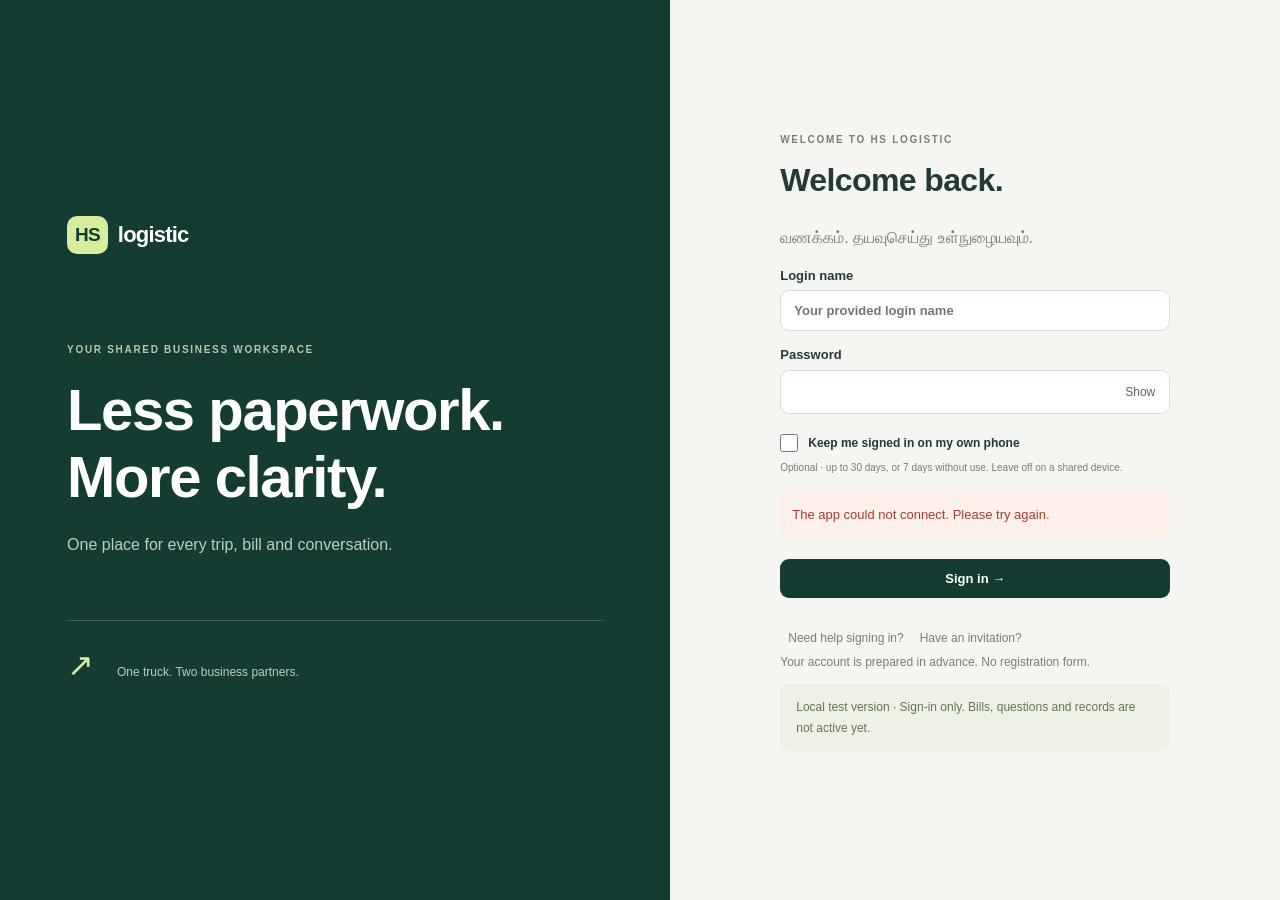
==== signin.html @ 1aca9d2f "Start clean frontend handoff with demo, tracker and API contract" ====
<!doctype html><html lang="en"><head><meta charset="utf-8"><meta name="viewport" content="width=device-width,initial-scale=1"><meta name="theme-color" content="#153c33"><title>HS logistic · Sign in</title><link rel="stylesheet" href="/static/style.css"><link rel="stylesheet" href="/static/signin.css"></head><body>
<div id="loading" class="loading" role="status">Opening HS logistic…</div>
<div id="signin" class="login-shell" hidden><section class="login-story"><div class="brand"><b>HS</b><span>logistic</span></div><span class="eyebrow">YOUR SHARED BUSINESS WORKSPACE</span><h1>Less paperwork.<br>More clarity.</h1><p>One place for every trip, bill and conversation.</p><div class="road">↗ <span>One truck. Two business partners.</span></div></section><section class="login-form"><span class="eyebrow">WELCOME TO HS LOGISTIC</span><h2>Welcome back.</h2><p lang="ta">வணக்கம். தயவுசெய்து உள்நுழையவும்.</p><form id="signinForm"><label for="loginName">Login name<input id="loginName" name="username" autocomplete="username" autocapitalize="none" spellcheck="false" required maxlength="64" placeholder="Your provided login name"></label><label for="password">Password</label><div class="password-wrap"><input id="password" name="password" type="password" autocomplete="current-password" required maxlength="128"><button id="togglePassword" type="button" aria-label="Show password" aria-pressed="false">Show</button></div><label class="remember"><input id="remember" type="checkbox"> Keep me signed in on my own phone</label><p class="small hint">Optional · up to 30 days, or 7 days without use. Leave off on a shared device.</p><p id="error" class="form-error" role="alert" hidden></p><button id="submit" class="primary" type="submit">Sign in →</button></form><button id="openRecovery" class="quiet">Need help signing in?</button><p class="small">Your account is prepared in advance. No registration form.</p><div class="notice">Local test version · Sign-in only. Bills, questions and records are not active yet.</div></section></div>
<div id="home" hidden><header><div class="brand"><b>HS</b><span>logistic</span></div><div><button id="openAccountHelp" class="quiet">More · Account help</button><button id="signout" class="secondary">Sign out</button></div></header><main class="simple-home"><span class="eyebrow">YOUR WORKSPACE</span><h1 id="greeting"></h1><p id="welcome"></p><div class="notice">Sign-in is working locally. The next features will be added here one at a time.</div><div id="partnerHome" class="home-actions"><button id="openBill"><span>＋</span><strong>Add bill</strong><small>Choose photos or PDFs.</small></button><button disabled><span>◎</span><strong>Questions</strong><small>Either partner can clarify.</small><i>Planned</i></button><button disabled><span>▤</span><strong>Records</strong><small>Your business in one place.</small><i>Planned</i></button></div><div id="guestHome" class="panel" hidden><h2>No viewing access yet</h2><p>A business partner will need to grant access to specific records. Signing in does not grant viewing permission.</p><span class="badge">Timed access feature planned</span></div><p id="homeError" class="form-error" role="alert" hidden></p><p class="small">No business data is connected to this local test version.</p></main></div>
<dialog id="recoveryDialog"><div class="modal-head"><h2>Help signing in</h2><button id="closeRecovery" class="quiet" aria-label="Close recovery">✕</button></div><p>Ask your other business partner for help. No email or SMS is sent by this local version.</p><form id="requestRecovery"><label>Login name<input id="recoveryLogin" autocomplete="username" maxlength="64" required></label><button class="secondary">Request help</button></form><p id="recoveryMessage" role="status" class="small"></p><details><summary>I have a recovery code</summary><form id="resetForm"><label>Recovery code<input id="recoveryCode" autocomplete="off" spellcheck="false" required maxlength="100"></label><label>New passphrase<input id="newPassword" type="password" autocomplete="new-password" minlength="15" maxlength="128" required></label><label>Confirm passphrase<input id="confirmPassword" type="password" autocomplete="new-password" minlength="15" maxlength="128" required></label><p class="small">15–128 characters. Memorable words are fine. All old sessions will end.</p><button class="primary">Set new passphrase</button></form></details></dialog>
<dialog id="accountHelp"><div class="modal-head"><h2>Account help</h2><button id="closeAccountHelp" class="quiet" aria-label="Close account help">✕</button></div><button id="logoutAll" class="secondary">Sign out on all my devices</button><section id="issuerControls"><p class="section-label">Help another account</p><p class="small">Confirm the person's identity privately before sharing a code. A request alone is not proof.</p><div id="recoveryInbox"></div><form id="issueForm"><label>The other person's login name<input id="targetLogin" autocomplete="off" required maxlength="64"></label><label>Your current password<input id="issuerPassword" type="password" autocomplete="current-password" required maxlength="128"></label><button class="primary">Create 15-minute code</button></form><div id="issuedCode" hidden><p class="small">Shown once. Share privately with the verified person. This code can change their password.</p><input id="codeOutput" readonly aria-label="Issued recovery code"><p class="small">Closing this window clears the displayed code.</p></div></section><p id="accountHelpMessage" role="status" class="small"></p></dialog>
<dialog id="partnerInvitation"><div class="modal-head"><h2 id="inviteTitle">Invite your business partner</h2><form method="dialog"><button class="quiet" aria-label="Close invitation">✕</button></form></div>
<form id="createInvite"><p>The code expires after 15 minutes. Share it privately with the person you invited.</p><label id="inviteViewerName" hidden>Viewer name<input name="name" maxlength="100" required disabled></label><label>Current passphrase<input name="password" type="password" autocomplete="current-password" maxlength="128" required></label><button class="primary">Create invitation code</button></form>
<label id="inviteCodeResult" hidden>Invitation code<input readonly id="partnerInviteCode"></label><p id="inviteStatus" role="status"></p></dialog>
<dialog id="acceptInvitation"><div class="modal-head"><h2>Accept an invitation</h2><form method="dialog"><button class="quiet" aria-label="Close acceptance">✕</button></form></div>
<form id="joinPartner"><label>Invitation code<input name="code" maxlength="60" required autocomplete="off"></label><label>Choose a login name<input name="login" maxlength="64" required autocomplete="username"></label><label id="joinName">Display name (Tamil or English)<input name="name" maxlength="100" required autocomplete="name"></label><label>Choose a passphrase<input name="password" type="password" minlength="15" maxlength="128" required autocomplete="new-password"></label><button class="primary">Create account</button></form><p id="joinStatus" role="status"></p></dialog>
<template id="viewerControls"><details id="viewerManagement"><summary>Manage viewer access</summary><form id="suspendViewer"><label>Viewer<select name="guest" required></select></label><label>Your current passphrase<input name="password" type="password" autocomplete="current-password" maxlength="128" required></label><button class="secondary">Suspend viewer and end their sessions</button></form><p id="viewerStatus" role="status"></p></details></template><dialog id="billDialog"><div class="modal-head"><h2>Add bill</h2><form method="dialog"><button id="closeBill" class="quiet" aria-label="Close bill upload">✕</button></form></div>
<form id="billForm"><label>Photos or PDFs<input id="billFiles" name="files" type="file" accept="image/jpeg,image/png,image/webp,application/pdf" multiple required></label><p class="small">Up to 8 files, 10 MB each. No typing needed.</p><button id="saveBill" class="primary">Save bill</button></form><p id="billStatus" role="status"></p></dialog><script src="/static/signin.js"></script><script src="/static/invitations.js"></script><script src="/static/viewers.js"></script><script src="/static/evidence.js"></script></body></html>
---- static/style.css ----
:root{font-family:Inter,Segoe UI,Arial,sans-serif;color:#233b35;background:#f5f6f2;font-synthesis:none;--green:#153c33;--muted:#718078;--line:#e1e6df;--accent:#d7ed9d}*{box-sizing:border-box}body{margin:0}button,input,textarea,select{font:inherit}button{cursor:pointer;border:0}button:disabled{opacity:.5;cursor:wait}button:focus-visible,a:focus-visible{outline:3px solid #a5c64c;outline-offset:3px}input,textarea,select{width:100%;padding:12px 13px;border:1px solid #d6ded7;background:#fff;border-radius:9px;color:#233b35;outline-color:#819c42}textarea{min-height:90px;resize:vertical}label{display:block;font-size:13px;font-weight:600;margin-bottom:16px}label input,label select,label textarea{margin-top:7px}h1,h2,h3,p{margin-top:0}h1{font-size:38px;letter-spacing:-1.4px;line-height:1.15}h2{font-size:24px;letter-spacing:-.6px}p{line-height:1.65;color:var(--muted)}.eyebrow{font-size:10px;letter-spacing:1.7px;font-weight:700;color:var(--muted)}.brand{display:flex;align-items:center;gap:10px;font-size:22px;font-weight:650;letter-spacing:-.8px}.brand b{background:var(--accent);color:var(--green);padding:8px;border-radius:10px;font-size:19px}.primary,.secondary,.danger{padding:12px 17px;border-radius:9px;font-size:13px;font-weight:650}.primary{background:var(--green);color:white}.secondary{background:#eef2e9;color:var(--green);border:1px solid var(--line)}.danger{background:#fff0ea;color:#9e4232}.quiet{background:transparent;color:var(--muted);padding:8px;font-size:12px}.small{font-size:12px}.login-shell{display:grid;grid-template-columns:1.1fr 1fr;min-height:100vh}.login-story{padding:60px 10%;background:var(--green);color:#fff;display:flex;flex-direction:column;justify-content:center}.login-story .brand{margin-bottom:90px}.login-story .eyebrow{color:#b7c7af}.login-story h1{font-size:72px;margin:22px 0}.login-story p{max-width:380px;color:#bdcdc4}.road{border-top:1px solid #426156;margin-top:45px;padding-top:25px;color:var(--accent);font-size:32px}.road span{font-size:12px;color:#bdcdc4;margin-left:14px}.login-form{max-width:440px;width:100%;margin:auto;padding:45px}.login-form h2{font-size:32px;margin-top:15px}.login-form .primary{width:100%;margin:8px 0 25px}.sidebar{position:fixed;inset:0 auto 0 0;width:232px;background:#fff;border-right:1px solid var(--line);padding:32px 20px;display:flex;flex-direction:column}.sidebar .brand{margin:0 10px 50px}.sidebar>.eyebrow{margin-left:14px}nav{margin-top:16px;display:grid;gap:7px}nav button{background:none;text-align:left;padding:13px 14px;color:#6d7d74;border-radius:9px;display:flex;align-items:center;gap:13px}nav button.active{background:#edf3e4;color:var(--green);font-weight:650}nav button i{font-size:10px;font-style:normal;margin-left:auto;background:#d9e7be;border-radius:5px;padding:3px 6px}.sidebar-bottom{margin-top:auto;font-size:11px;padding:15px 10px}.sidebar-bottom p{font-size:10px;margin-top:12px}.status-dot{display:inline-block;width:6px;height:6px;border-radius:50%;background:#90aa5c;margin-right:7px}.main{margin-left:232px}header{display:flex;justify-content:space-between;align-items:center;background:#fff;padding:23px 40px;border-bottom:1px solid var(--line)}header p{font-size:12px;margin:7px 0 0}.account{display:flex;gap:15px;align-items:center;font-size:13px}main{max-width:1500px;margin:auto;padding:38px 40px;min-height:80vh}.page-heading{display:flex;justify-content:space-between;align-items:center;gap:20px;margin-bottom:28px}.page-heading h1{margin:7px 0 10px}.page-heading p{margin:0;font-size:14px}.hero{display:grid;grid-template-columns:1.5fr 1fr;background:var(--green);border-radius:16px;overflow:hidden;color:white;margin-bottom:25px}.hero-text{padding:30px}.hero h2{font-size:28px;font-weight:500;margin:14px 0}.hero p{color:#c5d5cc;font-size:13px;max-width:420px}.hero .eyebrow{color:#bdd29c}.hero .primary{background:var(--accent);color:var(--green)}.hero-art{display:flex;align-items:center;justify-content:center;background:#204b3e;position:relative;overflow:hidden}.hero-art svg{width:85%;max-width:320px;color:#b8d78d}.stats{display:grid;grid-template-columns:repeat(4,1fr);gap:16px;margin-bottom:28px}.stat,.panel{background:#fff;border:1px solid var(--line);border-radius:12px}.stat{padding:23px}.stat span{font-size:12px;color:var(--muted)}.stat strong{display:block;font-size:29px;font-weight:550;letter-spacing:-1px;margin:14px 0 8px}.stat small{font-size:11px;color:var(--muted)}.panel{padding:24px;margin-bottom:20px}.panel-title{display:flex;justify-content:space-between;align-items:center;margin-bottom:18px}.panel-title h3{font-size:16px;margin:0}.columns{display:grid;grid-template-columns:1.8fr 1fr;gap:22px}.empty{text-align:center;padding:35px 20px}.empty .symbol{font-size:32px;color:#88a06a;display:block;margin-bottom:15px}.empty h3{font-size:16px;margin-bottom:8px}.empty p{font-size:13px;margin-bottom:17px}.badge{display:inline-block;padding:5px 8px;border-radius:5px;font-size:10px;font-weight:650;text-transform:capitalize;background:#eff1ed;color:#65756b}.badge.approved{background:#e6f3dc;color:#46742d}.badge.clarification,.badge.failed{background:#fff1d8;color:#976a20}.badge.review{background:#e9eefb;color:#5368a1}.table-wrap{overflow:auto}table{width:100%;border-collapse:collapse;text-align:left}th{font-size:10px;letter-spacing:1px;color:var(--muted);font-weight:500;text-transform:uppercase}td{font-size:13px}th,td{padding:14px 10px;border-bottom:1px solid #eef1eb}td:first-child,th:first-child{padding-left:0}td p{margin:4px 0 0;font-size:11px}.row-link{background:none;color:var(--green);padding:0;text-align:left;font-weight:600}.notice{padding:13px 16px;border-radius:9px;background:#edf1e6;font-size:12px;color:#667650;line-height:1.7;margin-bottom:20px}.notice.warn{background:#fff3df;color:#8c6c32}.step{display:flex;gap:12px;margin:18px 0}.step b{background:#eef2e6;width:25px;height:25px;border-radius:50%;display:grid;place-items:center;font-size:11px;flex-shrink:0}.step strong{font-size:12px}.step p{font-size:11px;margin:4px 0}.toolbar{display:flex;gap:12px;margin-bottom:22px}.toolbar input{max-width:400px}.toolbar select{max-width:180px}.question{border-bottom:1px solid var(--line);padding:18px 0}.question:first-child{padding-top:0}.question h3{font-size:14px}.question p{font-size:13px;color:#3f5147}.actions{display:flex;gap:10px;flex-wrap:wrap;align-items:center;margin:15px 0}.form-grid{display:grid;grid-template-columns:1fr 1fr;gap:0 16px}.full{grid-column:1/-1}.drop{border:1px dashed #a9b89c;border-radius:12px;padding:25px;background:#f7faf3;text-align:center;margin:15px 0}.drop input{border:0;background:transparent}.checklist{max-height:220px;overflow:auto;border:1px solid var(--line);padding:10px;border-radius:8px}.checklist label{display:flex;gap:10px;align-items:center;margin:10px}.checklist input{width:auto;margin:0}.attachment{padding:10px 12px;border:1px solid var(--line);border-radius:8px;display:flex;align-items:center;justify-content:space-between;margin:8px 0;font-size:12px}.file-preview img{max-width:100%;max-height:500px}.file-preview audio{width:100%}.watermark{color:#a57246;font-size:12px;padding:10px;background:#fff3df}.countdown{font-variant-numeric:tabular-nums;font-weight:700;color:#8f5c16}.record-note{white-space:pre-wrap;font-size:13px;line-height:1.7;padding:15px;background:#f5f7f1;border-radius:8px}.section-label{font-size:11px;letter-spacing:1px;text-transform:uppercase;color:var(--muted);margin:25px 0 12px}dialog{border:0;border-radius:16px;width:min(850px,94vw);max-height:90vh;padding:28px;color:#233b35;box-shadow:0 20px 90px #122c3440}dialog::backdrop{background:#0b221b70;backdrop-filter:blur(3px)}.modal-head{display:flex;justify-content:space-between;align-items:center;margin-bottom:20px}.modal-head h2{margin:0}.modal-head button{font-size:20px}#toast{position:fixed;bottom:25px;left:50%;transform:translateX(-50%);padding:14px 22px;max-width:90vw;background:#173d33;color:white;box-shadow:0 4px 20px #0003;border-radius:10px;z-index:10;font-size:13px}footer{display:flex;justify-content:space-between;padding:20px 40px;border-top:1px solid var(--line);font-size:11px;color:#839184}[hidden]{display:none!important}@media(max-width:1050px){.stats{grid-template-columns:repeat(2,1fr)}.columns{grid-template-columns:1fr}.hero-art{display:none}.hero{grid-template-columns:1fr}.sidebar{width:200px}.main{margin-left:200px}main{padding:25px}.login-story h1{font-size:55px}}@media(max-width:700px){.sidebar{position:sticky;top:0;width:100%;padding:12px;z-index:2;border-bottom:1px solid var(--line)}.sidebar .brand{margin:0 0 12px 6px;font-size:18px}.sidebar>.eyebrow,.sidebar-bottom{display:none}nav{display:flex;overflow:auto;margin:0;gap:4px}nav button{padding:10px;font-size:12px;white-space:nowrap;gap:5px}nav button i{display:none}.main{margin:0}header{padding:16px 20px}.account{gap:3px;font-size:11px}main{padding:22px 16px}.page-heading{align-items:flex-start;gap:10px}.page-heading h1{font-size:28px}.page-heading p{font-size:12px}.page-heading .primary{padding:11px;white-space:nowrap}.hero-text{padding:25px}.hero h2{font-size:24px}.stats{gap:10px}.stat{padding:17px}.stat strong{font-size:24px}.panel{padding:18px}.form-grid{grid-template-columns:1fr}.full{grid-column:auto}.login-shell{grid-template-columns:1fr}.login-story{padding:30px}.login-story .brand{margin-bottom:30px}.login-story h1{font-size:38px}.login-story h1 br{display:none}.login-story .road,.login-story p{display:none}.login-form{padding:30px}.toolbar{flex-wrap:wrap}footer{padding:20px}.account span{max-width:100px;overflow:hidden}dialog{padding:20px}}
.sidebar nav{overflow-y:auto}.feature-row{display:flex;align-items:center;gap:12px;width:100%;padding:15px 0;border-bottom:1px solid #edf0e9;background:none;text-align:left;color:#304a3d;font-size:13px}.feature-row:last-child{border-bottom:0}.feature-row:hover{background:#f7faf3}.feature-id{font-size:11px;min-width:42px;color:#80935d;font-weight:700}.feature-row .arrow,.feature-row .badge{margin-left:auto}.check-item{display:flex;gap:10px;margin:13px 0}.check-item>span{color:#8fa96a}.check-item p{font-size:12px;margin:0}.preview-title{font-size:15px;margin-bottom:20px}.tamil{font-size:14px;line-height:1.9;margin-top:15px}.nav-letter{font-size:10px;width:18px;height:18px;border:1px solid #d9e4d1;border-radius:4px;display:grid;place-items:center;flex-shrink:0}details{border-top:1px solid #edf0e9;padding:12px 0}summary{cursor:pointer;font-size:13px;font-weight:600;padding:5px}summary span{float:right;font-size:11px;font-weight:400;color:#809078}.roadmap-module .panel-title{margin-bottom:10px}.feature-row:focus-visible{outline:2px solid #a5c64c}.panel .stat{margin-bottom:15px}@media(max-width:700px){.sidebar nav{overflow-y:hidden}.nav-letter{display:none}header .secondary{padding:9px;font-size:11px}header .badge{display:none}}
---- static/signin.css ----
.password-wrap{display:flex;border:1px solid #d6ded7;border-radius:9px;overflow:hidden;margin-top:-8px;margin-bottom:20px;background:white}.password-wrap input{border:0;min-width:0}.password-wrap button{background:white;color:#506e4f;padding:0 14px;font-size:12px}.remember{display:flex;align-items:center;gap:10px;font-size:12px;line-height:1.5;margin:0}.remember input{width:18px;height:18px;margin:0;accent-color:#153c33}.hint{font-size:10px;margin:8px 0 16px}.form-error{color:#a53e2f;background:#fff0e9;padding:12px;border-radius:8px;font-size:13px}.loading{display:grid;place-items:center;min-height:100vh;color:#647653}.simple-home{max-width:1050px;margin:40px auto}.simple-home h1{margin-top:14px}.home-actions{display:grid;grid-template-columns:repeat(3,1fr);gap:20px;margin:30px 0}.home-actions button{border:1px solid #dce4d6;border-radius:16px;text-align:left;padding:28px;background:white;color:#264233;opacity:1;cursor:default}.home-actions button>span{font-size:35px;display:block;color:#88a760;margin-bottom:22px}.home-actions strong{font-size:19px;display:block}.home-actions small{display:block;font-size:12px;color:#73816e;margin:10px 0 22px}.home-actions i{font-style:normal;font-size:10px;background:#f0f4e9;padding:5px 8px;border-radius:5px}.login-form{max-width:480px}.login-story h1{font-size:58px}#home header{padding:22px 32px}@media(max-width:700px){.login-story{padding:24px}.login-story h1{font-size:30px}.login-story .brand{margin-bottom:22px}.login-form{padding:28px}.home-actions{grid-template-columns:1fr;gap:12px}.home-actions button{padding:20px}.home-actions button>span{float:left;margin:0 20px 0 0}.home-actions small{margin-bottom:12px}.simple-home{margin:10px auto}}
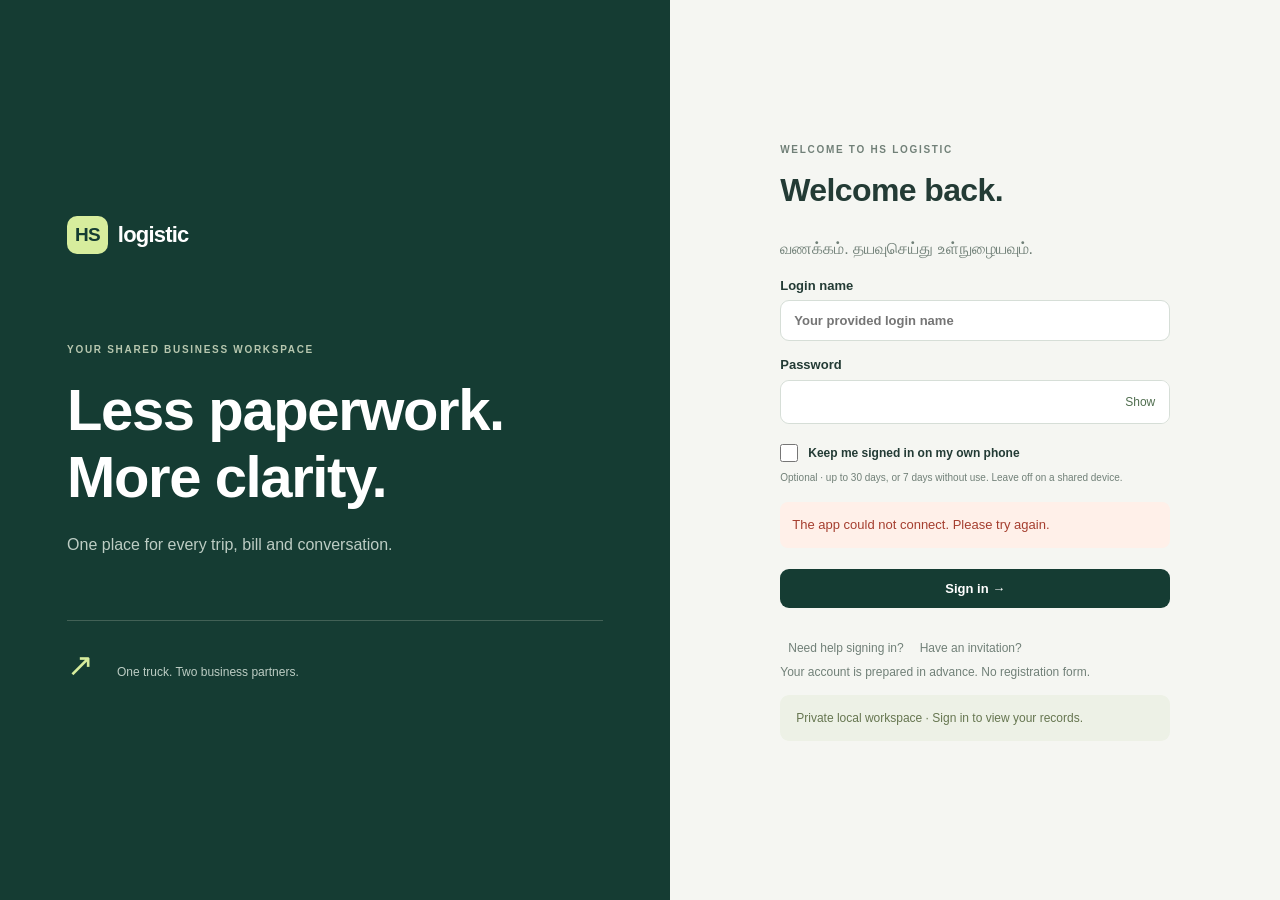
==== commit 89644b43: "Add partner Records browser for historical sources" ====
--- a/signin.html
+++ b/signin.html
@@ -1,7 +1,8 @@
 <!doctype html><html lang="en"><head><meta charset="utf-8"><meta name="viewport" content="width=device-width,initial-scale=1"><meta name="theme-color" content="#153c33"><title>HS logistic · Sign in</title><link rel="stylesheet" href="/static/style.css"><link rel="stylesheet" href="/static/signin.css"></head><body>
 <div id="loading" class="loading" role="status">Opening HS logistic…</div>
-<div id="signin" class="login-shell" hidden><section class="login-story"><div class="brand"><b>HS</b><span>logistic</span></div><span class="eyebrow">YOUR SHARED BUSINESS WORKSPACE</span><h1>Less paperwork.<br>More clarity.</h1><p>One place for every trip, bill and conversation.</p><div class="road">↗ <span>One truck. Two business partners.</span></div></section><section class="login-form"><span class="eyebrow">WELCOME TO HS LOGISTIC</span><h2>Welcome back.</h2><p lang="ta">வணக்கம். தயவுசெய்து உள்நுழையவும்.</p><form id="signinForm"><label for="loginName">Login name<input id="loginName" name="username" autocomplete="username" autocapitalize="none" spellcheck="false" required maxlength="64" placeholder="Your provided login name"></label><label for="password">Password</label><div class="password-wrap"><input id="password" name="password" type="password" autocomplete="current-password" required maxlength="128"><button id="togglePassword" type="button" aria-label="Show password" aria-pressed="false">Show</button></div><label class="remember"><input id="remember" type="checkbox"> Keep me signed in on my own phone</label><p class="small hint">Optional · up to 30 days, or 7 days without use. Leave off on a shared device.</p><p id="error" class="form-error" role="alert" hidden></p><button id="submit" class="primary" type="submit">Sign in →</button></form><button id="openRecovery" class="quiet">Need help signing in?</button><p class="small">Your account is prepared in advance. No registration form.</p><div class="notice">Local test version · Sign-in only. Bills, questions and records are not active yet.</div></section></div>
-<div id="home" hidden><header><div class="brand"><b>HS</b><span>logistic</span></div><div><button id="openAccountHelp" class="quiet">More · Account help</button><button id="signout" class="secondary">Sign out</button></div></header><main class="simple-home"><span class="eyebrow">YOUR WORKSPACE</span><h1 id="greeting"></h1><p id="welcome"></p><div class="notice">Sign-in is working locally. The next features will be added here one at a time.</div><div id="partnerHome" class="home-actions"><button id="openBill"><span>＋</span><strong>Add bill</strong><small>Choose photos or PDFs.</small></button><button disabled><span>◎</span><strong>Questions</strong><small>Either partner can clarify.</small><i>Planned</i></button><button disabled><span>▤</span><strong>Records</strong><small>Your business in one place.</small><i>Planned</i></button></div><div id="guestHome" class="panel" hidden><h2>No viewing access yet</h2><p>A business partner will need to grant access to specific records. Signing in does not grant viewing permission.</p><span class="badge">Timed access feature planned</span></div><p id="homeError" class="form-error" role="alert" hidden></p><p class="small">No business data is connected to this local test version.</p></main></div>
+<div id="signin" class="login-shell" hidden><section class="login-story"><div class="brand"><b>HS</b><span>logistic</span></div><span class="eyebrow">YOUR SHARED BUSINESS WORKSPACE</span><h1>Less paperwork.<br>More clarity.</h1><p>One place for every trip, bill and conversation.</p><div class="road">↗ <span>One truck. Two business partners.</span></div></section><section class="login-form"><span class="eyebrow">WELCOME TO HS LOGISTIC</span><h2>Welcome back.</h2><p lang="ta">வணக்கம். தயவுசெய்து உள்நுழையவும்.</p><form id="signinForm"><label for="loginName">Login name<input id="loginName" name="username" autocomplete="username" autocapitalize="none" spellcheck="false" required maxlength="64" placeholder="Your provided login name"></label><label for="password">Password</label><div class="password-wrap"><input id="password" name="password" type="password" autocomplete="current-password" required maxlength="128"><button id="togglePassword" type="button" aria-label="Show password" aria-pressed="false">Show</button></div><label class="remember"><input id="remember" type="checkbox"> Keep me signed in on my own phone</label><p class="small hint">Optional · up to 30 days, or 7 days without use. Leave off on a shared device.</p><p id="error" class="form-error" role="alert" hidden></p><button id="submit" class="primary" type="submit">Sign in →</button></form><button id="openRecovery" class="quiet">Need help signing in?</button><p class="small">Your account is prepared in advance. No registration form.</p><div class="notice">Private local workspace · Sign in to view your records.</div></section></div>
+<div id="home" hidden><header><div class="brand"><b>HS</b><span>logistic</span></div><div><button id="openAccountHelp" class="quiet">More · Account help</button><button id="signout" class="secondary">Sign out</button></div></header><main class="simple-home"><span class="eyebrow">YOUR WORKSPACE</span><h1 id="greeting"></h1><p id="welcome"></p><div id="partnerHome" class="home-actions"><button id="openBill"><span>＋</span><strong>Add bill</strong><small>Choose photos or PDFs.</small></button><button disabled><span>◎</span><strong>Questions</strong><small>Either partner can clarify.</small><i>Planned</i></button><button id="openHistory"><span>▤</span><strong>Records</strong><small>Expenses, port jobs and reports.</small></button></div><div id="guestHome" class="panel" hidden><h2>No viewing access yet</h2><p>A business partner will need to grant access to specific records. Signing in does not grant viewing permission.</p></div><p id="homeError" class="form-error" role="alert" hidden></p></main></div>
+<dialog id="historyDialog" class="history-dialog" aria-labelledby="historyTitle"><div class="modal-head"><h2 id="historyTitle">Records</h2><form method="dialog"><button class="quiet" aria-label="Close records">✕</button></form></div><p class="small">Imported history · Kept separate from approved totals.</p><label>Source<select id="historySource"></select></label><label id="historySectionLabel" hidden>Sheet or section<select id="historySection"></select></label><label id="historyRawLabel" class="remember" hidden><input id="historyRaw" type="checkbox"> Show all spreadsheet rows</label><p id="historyStatus" role="status"></p><a id="historyDownload" hidden>Download original</a><div id="historyItems"></div><button id="historyMore" class="secondary" hidden>Load more</button></dialog>
 <dialog id="recoveryDialog"><div class="modal-head"><h2>Help signing in</h2><button id="closeRecovery" class="quiet" aria-label="Close recovery">✕</button></div><p>Ask your other business partner for help. No email or SMS is sent by this local version.</p><form id="requestRecovery"><label>Login name<input id="recoveryLogin" autocomplete="username" maxlength="64" required></label><button class="secondary">Request help</button></form><p id="recoveryMessage" role="status" class="small"></p><details><summary>I have a recovery code</summary><form id="resetForm"><label>Recovery code<input id="recoveryCode" autocomplete="off" spellcheck="false" required maxlength="100"></label><label>New passphrase<input id="newPassword" type="password" autocomplete="new-password" minlength="15" maxlength="128" required></label><label>Confirm passphrase<input id="confirmPassword" type="password" autocomplete="new-password" minlength="15" maxlength="128" required></label><p class="small">15–128 characters. Memorable words are fine. All old sessions will end.</p><button class="primary">Set new passphrase</button></form></details></dialog>
 <dialog id="accountHelp"><div class="modal-head"><h2>Account help</h2><button id="closeAccountHelp" class="quiet" aria-label="Close account help">✕</button></div><button id="logoutAll" class="secondary">Sign out on all my devices</button><section id="issuerControls"><p class="section-label">Help another account</p><p class="small">Confirm the person's identity privately before sharing a code. A request alone is not proof.</p><div id="recoveryInbox"></div><form id="issueForm"><label>The other person's login name<input id="targetLogin" autocomplete="off" required maxlength="64"></label><label>Your current password<input id="issuerPassword" type="password" autocomplete="current-password" required maxlength="128"></label><button class="primary">Create 15-minute code</button></form><div id="issuedCode" hidden><p class="small">Shown once. Share privately with the verified person. This code can change their password.</p><input id="codeOutput" readonly aria-label="Issued recovery code"><p class="small">Closing this window clears the displayed code.</p></div></section><p id="accountHelpMessage" role="status" class="small"></p></dialog>
 <dialog id="partnerInvitation"><div class="modal-head"><h2 id="inviteTitle">Invite your business partner</h2><form method="dialog"><button class="quiet" aria-label="Close invitation">✕</button></form></div>
@@ -10,4 +11,4 @@
 <dialog id="acceptInvitation"><div class="modal-head"><h2>Accept an invitation</h2><form method="dialog"><button class="quiet" aria-label="Close acceptance">✕</button></form></div>
 <form id="joinPartner"><label>Invitation code<input name="code" maxlength="60" required autocomplete="off"></label><label>Choose a login name<input name="login" maxlength="64" required autocomplete="username"></label><label id="joinName">Display name (Tamil or English)<input name="name" maxlength="100" required autocomplete="name"></label><label>Choose a passphrase<input name="password" type="password" minlength="15" maxlength="128" required autocomplete="new-password"></label><button class="primary">Create account</button></form><p id="joinStatus" role="status"></p></dialog>
 <template id="viewerControls"><details id="viewerManagement"><summary>Manage viewer access</summary><form id="suspendViewer"><label>Viewer<select name="guest" required></select></label><label>Your current passphrase<input name="password" type="password" autocomplete="current-password" maxlength="128" required></label><button class="secondary">Suspend viewer and end their sessions</button></form><p id="viewerStatus" role="status"></p></details></template><dialog id="billDialog"><div class="modal-head"><h2>Add bill</h2><form method="dialog"><button id="closeBill" class="quiet" aria-label="Close bill upload">✕</button></form></div>
-<form id="billForm"><label>Photos or PDFs<input id="billFiles" name="files" type="file" accept="image/jpeg,image/png,image/webp,application/pdf" multiple required></label><p class="small">Up to 8 files, 10 MB each. No typing needed.</p><button id="saveBill" class="primary">Save bill</button></form><p id="billStatus" role="status"></p></dialog><script src="/static/signin.js"></script><script src="/static/invitations.js"></script><script src="/static/viewers.js"></script><script src="/static/evidence.js"></script></body></html>
+<form id="billForm"><label>Photos or PDFs<input id="billFiles" name="files" type="file" accept="image/jpeg,image/png,image/webp,application/pdf" multiple required></label><p class="small">Up to 8 files, 10 MB each. No typing needed.</p><button id="saveBill" class="primary">Save bill</button></form><p id="billStatus" role="status"></p></dialog><script src="/static/signin.js"></script><script src="/static/invitations.js"></script><script src="/static/viewers.js"></script><script src="/static/evidence.js"></script><script src="/static/history.js"></script></body></html>
--- a/static/signin.css
+++ b/static/signin.css
@@ -1 +1,12 @@
 .password-wrap{display:flex;border:1px solid #d6ded7;border-radius:9px;overflow:hidden;margin-top:-8px;margin-bottom:20px;background:white}.password-wrap input{border:0;min-width:0}.password-wrap button{background:white;color:#506e4f;padding:0 14px;font-size:12px}.remember{display:flex;align-items:center;gap:10px;font-size:12px;line-height:1.5;margin:0}.remember input{width:18px;height:18px;margin:0;accent-color:#153c33}.hint{font-size:10px;margin:8px 0 16px}.form-error{color:#a53e2f;background:#fff0e9;padding:12px;border-radius:8px;font-size:13px}.loading{display:grid;place-items:center;min-height:100vh;color:#647653}.simple-home{max-width:1050px;margin:40px auto}.simple-home h1{margin-top:14px}.home-actions{display:grid;grid-template-columns:repeat(3,1fr);gap:20px;margin:30px 0}.home-actions button{border:1px solid #dce4d6;border-radius:16px;text-align:left;padding:28px;background:white;color:#264233;opacity:1;cursor:default}.home-actions button>span{font-size:35px;display:block;color:#88a760;margin-bottom:22px}.home-actions strong{font-size:19px;display:block}.home-actions small{display:block;font-size:12px;color:#73816e;margin:10px 0 22px}.home-actions i{font-style:normal;font-size:10px;background:#f0f4e9;padding:5px 8px;border-radius:5px}.login-form{max-width:480px}.login-story h1{font-size:58px}#home header{padding:22px 32px}@media(max-width:700px){.login-story{padding:24px}.login-story h1{font-size:30px}.login-story .brand{margin-bottom:22px}.login-form{padding:28px}.home-actions{grid-template-columns:1fr;gap:12px}.home-actions button{padding:20px}.home-actions button>span{float:left;margin:0 20px 0 0}.home-actions small{margin-bottom:12px}.simple-home{margin:10px auto}}
+.history-dialog{width:min(92vw,780px);max-height:88vh;overflow:auto}
+.history-dialog [hidden]{display:none!important}
+.history-dialog select{display:block;width:100%;padding:.55rem;margin:.3rem 0 .8rem}
+.history-row{padding:1rem 0;border-bottom:1px solid #dce5df;overflow-wrap:anywhere}
+.history-row small{display:block;margin:.3rem 0;color:#465750}
+.history-row dl{display:grid;grid-template-columns:minmax(7rem,auto) 1fr;gap:.3rem .9rem;margin:.65rem 0}
+.history-row dt{text-transform:capitalize;font-weight:600}
+.history-row dd{margin:0}
+.history-row pre{white-space:pre-wrap;overflow-wrap:anywhere;font:inherit}
+#historyDownload{display:inline-block;margin-bottom:.65rem}
+#historyMore{margin-top:1rem}
